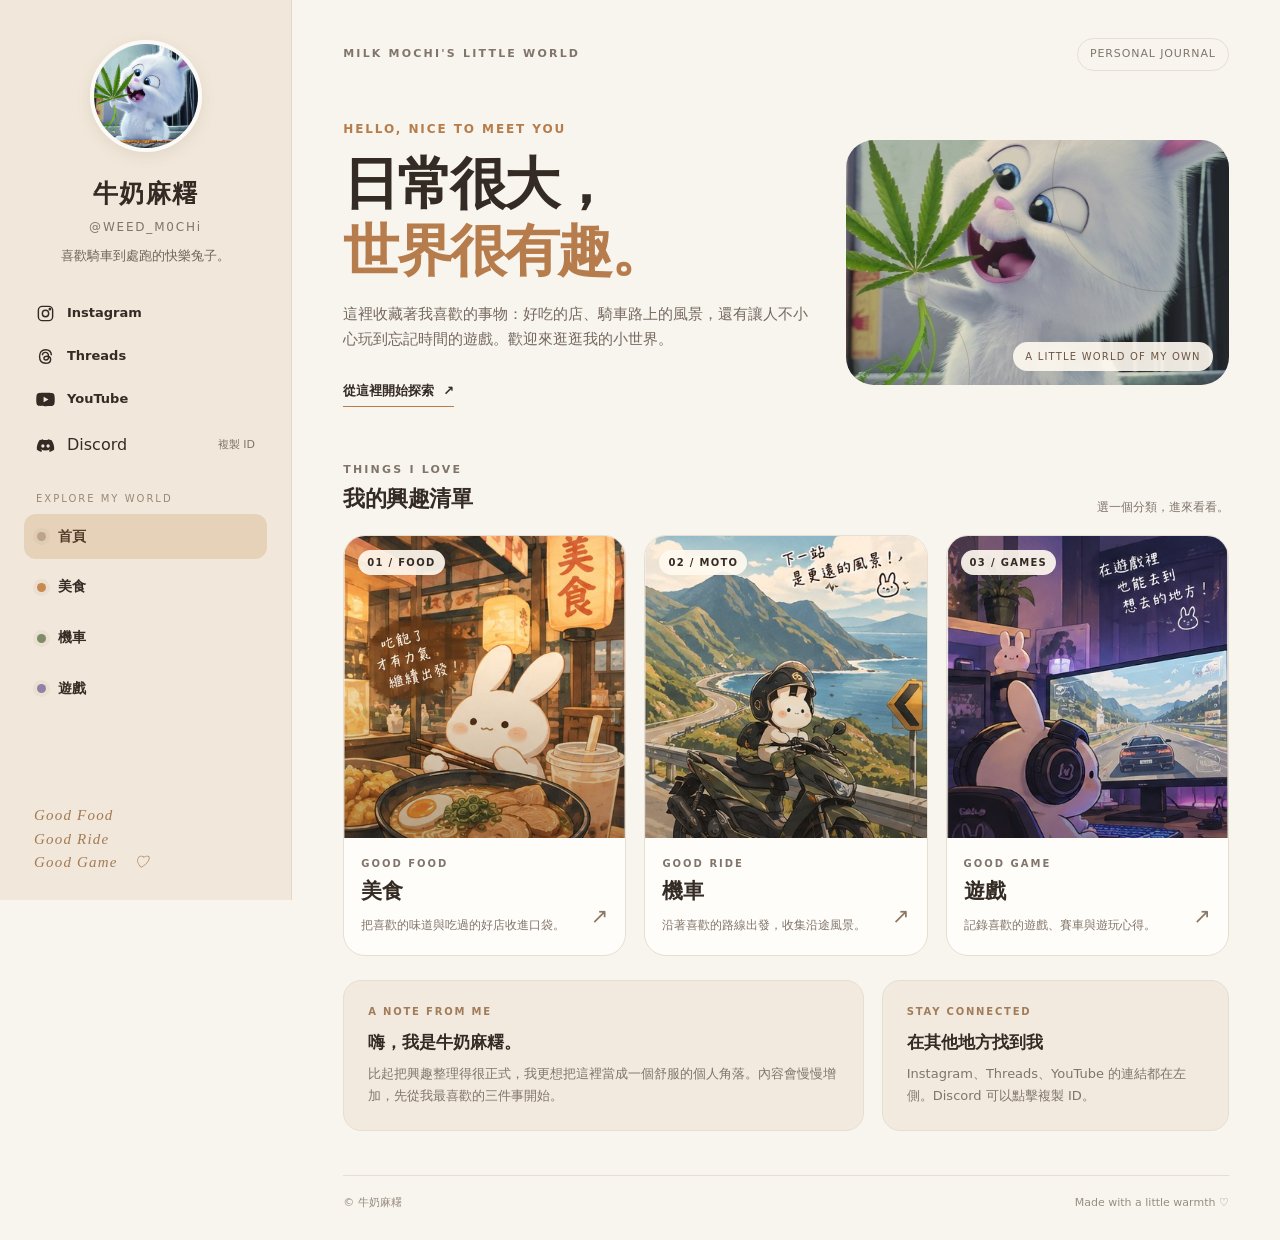
==== index.html @ fc37ac27 "Add files via upload" ====
<!doctype html>
<html lang="zh-Hant">
<head>
<meta charset="utf-8">
<meta name="viewport" content="width=device-width, initial-scale=1">
<meta name="theme-color" content="#f8f5ef">
<meta name="description" content="牛奶麻糬的個人生活入口，分享美食、機車與遊戲。">
<title>首頁｜牛奶麻糬</title>
<link rel="stylesheet" href="assets/style.css">
<script src="assets/script.js" defer></script>
</head>
<body>
<div class="site-shell">

<aside class="sidebar">
  <div class="profile">
    <img class="avatar" src="images/avatar.jpg" alt="牛奶麻糬頭像">
    <div class="profile-copy">
      <h1>牛奶麻糬</h1><div class="handle">@WEED_M0CHi</div>
      <p class="bio">喜歡騎車到處跑的快樂兔子。</p>
    </div>
  </div>
  <div class="socials">
<a class="social-link" href="https://www.instagram.com/weeeed_M0CHi" target="_blank" rel="noopener noreferrer" aria-label="Instagram">
<svg viewBox="0 0 24 24" fill="none" stroke="currentColor" stroke-width="1.8"><rect x="3" y="3" width="18" height="18" rx="5"/><circle cx="12" cy="12" r="4"/><circle cx="17.5" cy="6.5" r=".8" fill="currentColor"/></svg><span>Instagram</span></a>
<a class="social-link" href="https://www.threads.net/@weeeed_M0CHi" target="_blank" rel="noopener noreferrer" aria-label="Threads">
<svg viewBox="0 0 24 24" fill="none" stroke="currentColor" stroke-width="1.8"><path d="M19.5 10.5c-.3-4.6-3-7-7.3-7-4.8 0-7.7 3.2-7.7 8.6 0 5.5 2.8 8.4 7.7 8.4 3.9 0 6.3-1.8 6.3-4.8 0-2.6-1.8-4.1-4.6-4.1-2.4 0-3.9 1-3.9 2.7 0 1.3 1 2.2 2.5 2.2 2 0 3.4-1.5 3.4-4.2 0-3.6-1.5-5.5-4.1-5.5-2.3 0-3.7 1.5-3.7 3.7"/></svg><span>Threads</span></a>
<a class="social-link" href="https://www.youtube.com/@Weed_M0CHi" target="_blank" rel="noopener noreferrer" aria-label="YouTube">
<svg viewBox="0 0 24 24" fill="currentColor"><path d="M23.2 6.2a3 3 0 0 0-2.1-2.1C19.2 3.6 12 3.6 12 3.6s-7.2 0-9.1.5A3 3 0 0 0 .8 6.2 31 31 0 0 0 .3 12a31 31 0 0 0 .5 5.8 3 3 0 0 0 2.1 2.1c1.9.5 9.1.5 9.1.5s7.2 0 9.1-.5a3 3 0 0 0 2.1-2.1 31 31 0 0 0 .5-5.8 31 31 0 0 0-.5-5.8ZM9.6 15.6V8.4l6.2 3.6-6.2 3.6Z"/></svg><span>YouTube</span></a>
<button class="social-link" type="button" data-copy="WEED_M0CHi" style="border:0;background:transparent;text-align:left;color:inherit;cursor:pointer;font:inherit;width:100%">
<svg viewBox="0 0 24 24" fill="currentColor"><path d="M19.7 5.3A18 18 0 0 0 15.2 4l-.6 1.2a16.5 16.5 0 0 0-5.2 0L8.8 4a18 18 0 0 0-4.5 1.3C1.5 9.5.7 13.5 1.1 17.4a18 18 0 0 0 5.5 2.8l1.2-2a11 11 0 0 1-1.9-.9l.5-.4a12.7 12.7 0 0 0 11.2 0l.5.4a11 11 0 0 1-1.9.9l1.2 2a18 18 0 0 0 5.5-2.8c.5-4.5-.8-8.5-3.2-12.1ZM8.7 14.7c-1.1 0-2-1-2-2.2s.9-2.2 2-2.2 2 1 2 2.2-.9 2.2-2 2.2Zm6.6 0c-1.1 0-2-1-2-2.2s.9-2.2 2-2.2 2 1 2 2.2-.9 2.2-2 2.2Z"/></svg><span>Discord</span><span class="copy-hint">複製 ID</span></button>
</div>
  <div class="nav-label">EXPLORE MY WORLD</div>
  <nav class="main-nav" aria-label="主要導覽"><a href="index.html" aria-current="page"><span class="nav-mark"></span><span>首頁</span></a>
<a href="food.html"><span class="nav-mark food"></span><span>美食</span></a>
<a href="moto.html"><span class="nav-mark moto"></span><span>機車</span></a>
<a href="gaming/"><span class="nav-mark game"></span><span>遊戲</span></a>
</nav>
  <div class="sidebar-note"><span>Good Food</span><span>Good Ride</span><span>Good Game　♡</span></div>
</aside>
<main class="main">
  <div class="topline"><span class="eyebrow">MILK MOCHI'S LITTLE WORLD</span><span class="top-tag">PERSONAL JOURNAL</span></div>
  
<section class="hero">
  <div class="hero-copy">
    <div class="hero-kicker">HELLO, NICE TO MEET YOU</div>
    <h2>日常很大，<br><em>世界很有趣。</em></h2>
    <p>這裡收藏著我喜歡的事物：好吃的店、騎車路上的風景，還有讓人不小心玩到忘記時間的遊戲。歡迎來逛逛我的小世界。</p>
    <a class="text-link" href="food.html">從這裡開始探索 <span aria-hidden="true">↗</span></a>
  </div>
  <div class="hero-art">
    <img src="images/avatar.jpg" alt="" aria-hidden="true">
    <span class="art-caption">A LITTLE WORLD OF MY OWN</span>
  </div>
</section>
<section aria-labelledby="categories-title">
  <div class="section-head"><div><div class="eyebrow">THINGS I LOVE</div><h3 id="categories-title">我的興趣清單</h3></div><p>選一個分類，進來看看。</p></div>
  <div class="category-grid">
    <a class="category-card" href="food.html"><div class="category-image"><span class="card-index">01 / FOOD</span><img src="images/food.jpg" alt="暖色系美食插畫"></div><div class="category-info"><div class="en">GOOD FOOD</div><h4>美食</h4><p>把喜歡的味道與吃過的好店收進口袋。</p></div><span class="card-arrow" aria-hidden="true">↗</span></a>
    <a class="category-card" href="moto.html"><div class="category-image"><span class="card-index">02 / MOTO</span><img src="images/moto.jpg" alt="山海公路與機車插畫"></div><div class="category-info"><div class="en">GOOD RIDE</div><h4>機車</h4><p>沿著喜歡的路線出發，收集沿途風景。</p></div><span class="card-arrow" aria-hidden="true">↗</span></a>
    <a class="category-card" href="gaming/"><div class="category-image"><span class="card-index">03 / GAMES</span><img src="images/game.jpg" alt="夜色遊戲空間插畫"></div><div class="category-info"><div class="en">GOOD GAME</div><h4>遊戲</h4><p>記錄喜歡的遊戲、賽車與遊玩心得。</p></div><span class="card-arrow" aria-hidden="true">↗</span></a>
  </div>
</section>
<div class="home-lower">
  <section class="note-panel"><div class="small-label">A NOTE FROM ME</div><h3>嗨，我是牛奶麻糬。</h3><p>比起把興趣整理得很正式，我更想把這裡當成一個舒服的個人角落。內容會慢慢增加，先從我最喜歡的三件事開始。</p></section>
  <section class="note-panel"><div class="small-label">STAY CONNECTED</div><h3>在其他地方找到我</h3><p>Instagram、Threads、YouTube 的連結都在左側。Discord 可以點擊複製 ID。</p></section>
</div>

  <footer class="footer"><span>© 牛奶麻糬</span><span>Made with a little warmth ♡</span></footer>
</main>
</div>
<div class="toast" role="status" aria-live="polite"></div>
</body></html>
---- assets/style.css ----
:root{
  --bg:#f8f5ef;--paper:#fffdf9;--ink:#352b25;--muted:#81756b;
  --line:#e7ded2;--accent:#b77c4b;--accent-soft:#ead8c2;
  --food:#c98a52;--moto:#7d8d69;--game:#9181a7;
  --sidebar:292px;--radius:22px;--shadow:0 12px 36px rgba(61,43,28,.06)
}
*{box-sizing:border-box}
html{scroll-behavior:smooth}
body{margin:0;background:var(--bg);color:var(--ink);font-family:Inter,"Noto Sans TC","Microsoft JhengHei",system-ui,sans-serif;line-height:1.7}
a{color:inherit;text-decoration:none}
button,a{-webkit-tap-highlight-color:transparent}
.site-shell{min-height:100vh}
.sidebar{position:fixed;inset:0 auto 0 0;width:var(--sidebar);padding:32px 24px 24px;background:#f1e8db;border-right:1px solid #e3d7c7;display:flex;flex-direction:column;z-index:10;overflow:auto}
.profile{text-align:center;padding:8px 0 22px}
.avatar{width:112px;height:112px;object-fit:cover;border-radius:50%;border:4px solid rgba(255,255,255,.78);box-shadow:0 4px 16px #6d51321c}
.profile h1{font-size:25px;letter-spacing:.06em;margin:13px 0 0;font-weight:800}
.handle{font-size:12px;letter-spacing:.15em;color:var(--muted);margin:1px 0 8px}
.bio{font-size:13px;color:#716358;margin:0 auto;max-width:220px}
.socials{display:grid;gap:3px;margin:4px 0 22px}
.social-link{display:flex;align-items:center;gap:12px;padding:9px 12px;border-radius:12px;font-size:13px;font-weight:600;transition:background .2s}
.social-link:hover{background:#e7d9c6}
.social-link svg{width:19px;height:19px;flex:none}
.social-link .copy-hint{margin-left:auto;color:var(--muted);font-size:11px;font-weight:500}
.nav-label{font-size:10px;color:#9a8876;letter-spacing:.2em;padding:0 12px 7px}
.main-nav{display:grid;gap:5px}
.main-nav a{display:flex;align-items:center;gap:12px;padding:11px 13px;border-radius:12px;font-size:14px;font-weight:650;transition:background .2s,transform .2s}
.main-nav a:hover{background:#e7d9c6;transform:translateX(2px)}
.main-nav a[aria-current="page"]{background:#e6d2b9;color:#543c2b}
.nav-mark{width:9px;height:9px;border-radius:50%;background:#bca48a;box-shadow:0 0 0 4px #bca48a22}
.nav-mark.food{background:var(--food)}.nav-mark.moto{background:var(--moto)}.nav-mark.game{background:var(--game)}
.sidebar-note{margin-top:auto;padding:24px 10px 2px;color:#a47b55;font-family:Georgia,serif;font-style:italic;font-size:15px;letter-spacing:.08em;line-height:1.55}
.sidebar-note span{display:block}
.main{margin-left:var(--sidebar);min-height:100vh;padding:38px clamp(24px,4vw,66px) 28px}
.topline{display:flex;align-items:center;justify-content:space-between;gap:16px;margin-bottom:40px}
.eyebrow{font-size:11px;letter-spacing:.2em;color:var(--muted);font-weight:750}
.top-tag{border:1px solid var(--line);border-radius:99px;padding:6px 12px;color:var(--muted);font-size:11px;letter-spacing:.08em}
.hero{display:grid;grid-template-columns:minmax(0,1.1fr) minmax(220px,.9fr);gap:34px;align-items:center;margin-bottom:46px}
.hero-copy{padding:8px 0}
.hero-kicker{color:var(--accent);font-size:12px;letter-spacing:.16em;font-weight:800;margin-bottom:12px}
.hero h2{font-size:clamp(34px,4.4vw,62px);line-height:1.18;letter-spacing:-.045em;margin:0 0 18px;font-weight:850}
.hero h2 em{font-style:normal;color:var(--accent)}
.hero p{max-width:510px;color:#75685e;font-size:15px;margin:0 0 23px}
.text-link{display:inline-flex;align-items:center;gap:9px;font-size:13px;font-weight:750;border-bottom:1px solid #b77c4b;padding-bottom:4px}
.hero-art{position:relative;min-height:245px;border-radius:28px;overflow:hidden;background:#eadbc7;display:flex;align-items:center;justify-content:center}
.hero-art:before,.hero-art:after{content:"";position:absolute;border-radius:50%;border:1px solid rgba(120,86,53,.22)}
.hero-art:before{width:220px;height:220px;right:-45px;top:-70px}
.hero-art:after{width:170px;height:170px;left:-48px;bottom:-74px}
.hero-art img{width:100%;height:100%;position:absolute;inset:0;object-fit:cover;mix-blend-mode:multiply;opacity:.92}
.art-caption{position:absolute;right:16px;bottom:14px;background:#fffaf0e8;border-radius:99px;padding:6px 12px;font-size:10px;letter-spacing:.12em;color:#6b5542}
.section-head{display:flex;align-items:end;justify-content:space-between;gap:16px;margin:0 0 18px}
.section-head h3{font-size:22px;letter-spacing:-.02em;margin:0}
.section-head p{margin:0;color:var(--muted);font-size:12px}
.category-grid{display:grid;grid-template-columns:repeat(3,minmax(0,1fr));gap:18px}
.category-card{position:relative;display:flex;flex-direction:column;min-width:0;border-radius:var(--radius);overflow:hidden;background:var(--paper);border:1px solid var(--line);transition:transform .25s,box-shadow .25s}
.category-card:hover{transform:translateY(-5px);box-shadow:var(--shadow)}
.category-image{aspect-ratio:4/4.3;overflow:hidden;position:relative;background:#eadbc7}
.category-image img{width:100%;height:100%;object-fit:cover;display:block;transition:transform .45s}
.category-card:hover .category-image img{transform:scale(1.04)}
.category-image:after{content:"";position:absolute;inset:40% 0 0;background:linear-gradient(transparent,rgba(35,25,20,.35))}
.card-index{position:absolute;top:14px;left:14px;z-index:1;background:#fffaf0e8;border-radius:99px;padding:4px 9px;font-size:10px;letter-spacing:.13em;font-weight:800}
.category-info{padding:17px 17px 19px}
.category-info .en{font-size:10px;letter-spacing:.2em;color:var(--muted);font-weight:800}
.category-info h4{margin:2px 0 5px;font-size:21px}
.category-info p{margin:0;color:var(--muted);font-size:12px;line-height:1.7}
.card-arrow{position:absolute;right:17px;bottom:20px;font-size:21px;color:#8b7764}
.home-lower{display:grid;grid-template-columns:1.2fr .8fr;gap:18px;margin-top:24px}
.note-panel{border:1px solid var(--line);background:#f2eadf;border-radius:18px;padding:22px 24px}
.note-panel h3{margin:0 0 7px;font-size:17px}
.note-panel p{margin:0;color:var(--muted);font-size:13px}
.note-panel .small-label{font-size:10px;letter-spacing:.18em;color:#a17c58;font-weight:800;margin-bottom:8px}
.page-hero{display:grid;grid-template-columns:1fr minmax(250px,.85fr);gap:30px;align-items:center;margin-bottom:32px}
.page-hero h2{font-size:clamp(38px,5vw,64px);line-height:1.1;letter-spacing:-.045em;margin:8px 0 14px}
.page-hero p{max-width:530px;color:var(--muted);margin:0}
.page-hero-art{height:280px;border-radius:24px;overflow:hidden;background:#e8d5bf}
.page-hero-art img{width:100%;height:100%;object-fit:cover}
.page-label{display:inline-flex;align-items:center;gap:8px;font-size:11px;letter-spacing:.18em;font-weight:800;color:var(--accent)}
.page-label:before{content:"";width:20px;height:2px;background:currentColor}
.content-panel{background:var(--paper);border:1px solid var(--line);border-radius:20px;padding:24px;margin-bottom:18px}
.content-panel h3{margin:0 0 8px;font-size:20px}
.content-panel p{margin:0;color:var(--muted);font-size:14px}
.placeholder-grid{display:grid;grid-template-columns:repeat(2,minmax(0,1fr));gap:14px;margin-top:18px}
.placeholder{border:1px dashed #d8c8b6;border-radius:14px;padding:18px;background:#fcf8f1}
.placeholder strong{display:block;margin-bottom:5px}
.placeholder span{font-size:12px;color:var(--muted)}
.footer{margin-top:44px;border-top:1px solid var(--line);padding-top:18px;display:flex;justify-content:space-between;gap:12px;color:#9a8d80;font-size:11px}
.mobile-header{display:none}
.toast{position:fixed;bottom:22px;left:50%;transform:translate(-50%,20px);background:#352b25;color:#fffaf2;padding:10px 16px;border-radius:99px;font-size:13px;opacity:0;pointer-events:none;transition:.25s;z-index:30}
.toast.show{opacity:1;transform:translate(-50%,0)}
@media(max-width:1100px){
 :root{--sidebar:250px}.sidebar{padding:26px 18px 20px}.main{padding:30px 28px}
 .category-grid{gap:12px}.category-info{padding:14px}.category-info h4{font-size:19px}
 .hero{gap:22px}.hero-art{min-height:220px}
}
@media(max-width:780px){
 .sidebar{position:relative;width:auto;inset:auto;padding:16px 18px 13px;border-right:0;border-bottom:1px solid #e3d7c7;overflow:visible}
 .profile{display:flex;align-items:center;text-align:left;gap:13px;padding:0 0 13px}
 .avatar{width:58px;height:58px;border-width:2px}
 .profile h1{font-size:19px;margin:0}.handle{font-size:10px;margin:0}.bio{font-size:11px;margin:2px 0 0}
 .profile-copy{min-width:0}.socials{display:flex;gap:5px;margin:0 0 10px;flex-wrap:wrap}
 .social-link{padding:7px 9px;font-size:12px;gap:7px}.social-link svg{width:16px;height:16px}.social-link .copy-hint{display:none}
 .nav-label{display:none}.main-nav{display:flex;gap:5px;overflow-x:auto;padding-bottom:1px}
 .main-nav a{white-space:nowrap;padding:8px 12px;font-size:12px}.nav-mark{width:7px;height:7px;box-shadow:none}
 .sidebar-note{display:none}.main{margin:0;padding:25px 18px 22px}
 .topline{margin-bottom:25px}.hero{grid-template-columns:1fr;gap:18px;margin-bottom:32px}
 .hero h2{font-size:clamp(37px,9vw,54px)}.hero-art{min-height:190px;max-height:250px}
 .category-grid{grid-template-columns:1fr;gap:13px}
 .category-card{display:grid;grid-template-columns:42% 1fr;min-height:150px}
 .category-image{aspect-ratio:auto;min-height:150px}
 .category-info{padding:18px 16px}.category-info h4{font-size:20px}.category-info p{padding-right:8px}
 .card-arrow{right:14px;bottom:12px}
 .home-lower{grid-template-columns:1fr}
 .page-hero{grid-template-columns:1fr;gap:20px}.page-hero-art{height:220px}
 .footer{margin-top:30px}
}
@media(max-width:420px){
 .social-link{font-size:11px;padding:7px}.main{padding-left:13px;padding-right:13px}
 .top-tag{display:none}.category-card{grid-template-columns:40% 1fr}.category-info p{font-size:11px}
 .placeholder-grid{grid-template-columns:1fr}.content-panel{padding:18px}
}
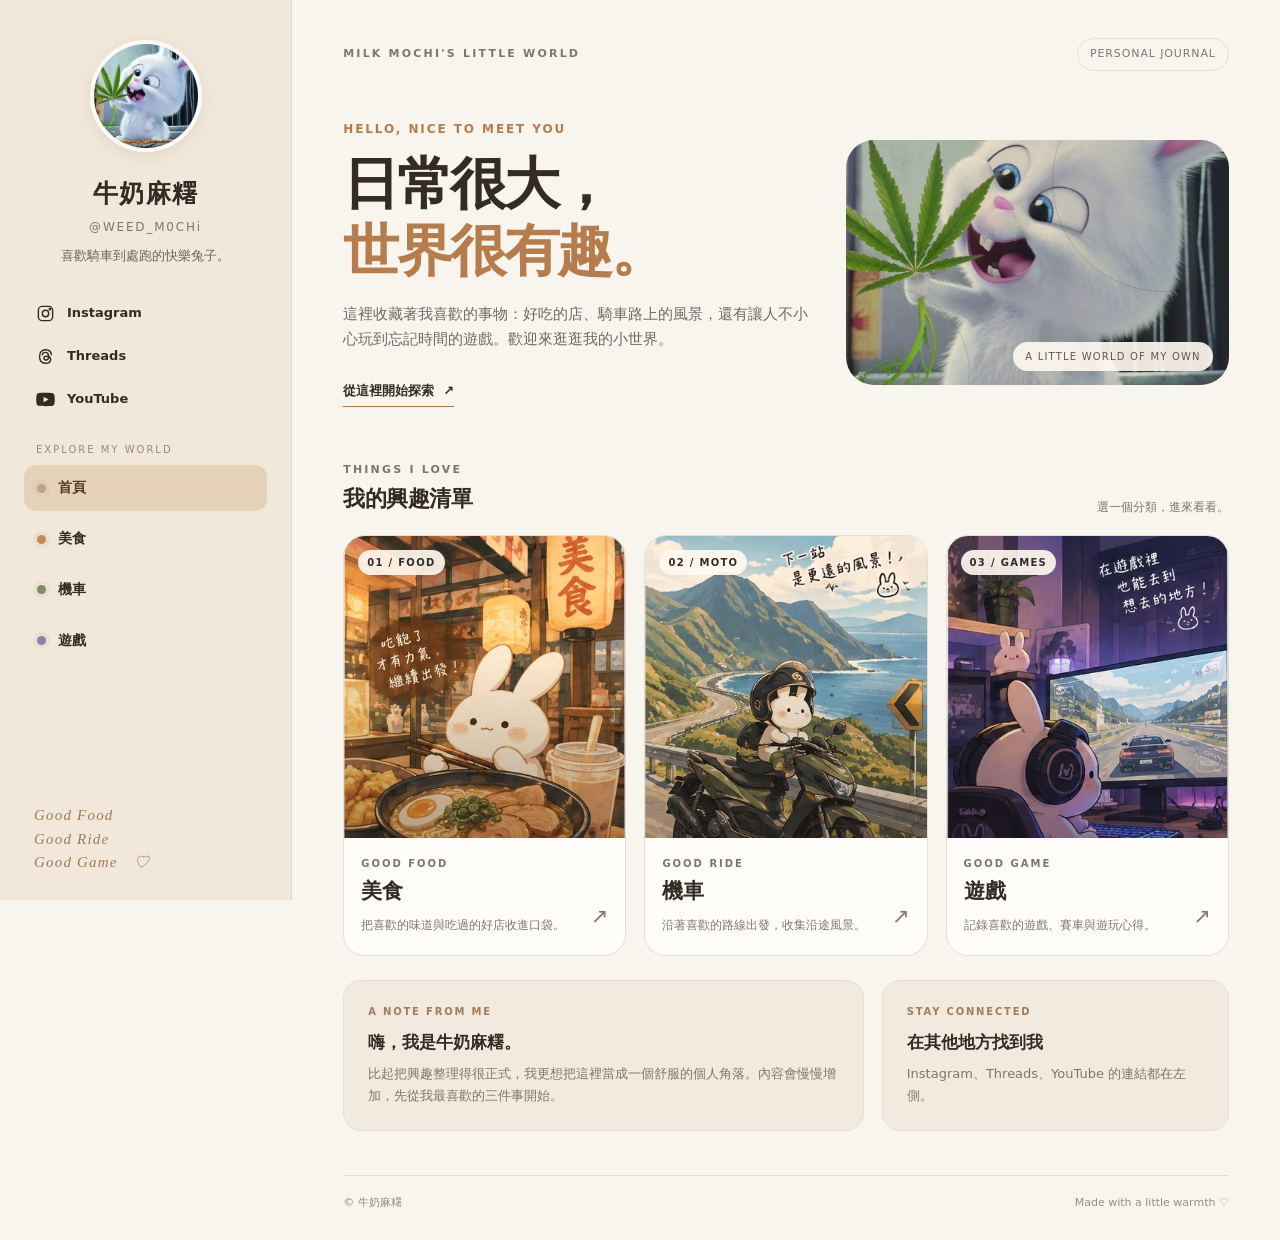
==== commit e3384e51: "Add files via upload" ====
--- a/index.html
+++ b/index.html
@@ -7,7 +7,6 @@
 <meta name="description" content="牛奶麻糬的個人生活入口，分享美食、機車與遊戲。">
 <title>首頁｜牛奶麻糬</title>
 <link rel="stylesheet" href="assets/style.css">
-<script src="assets/script.js" defer></script>
 </head>
 <body>
 <div class="site-shell">
@@ -27,14 +26,13 @@
 <svg viewBox="0 0 24 24" fill="none" stroke="currentColor" stroke-width="1.8"><path d="M19.5 10.5c-.3-4.6-3-7-7.3-7-4.8 0-7.7 3.2-7.7 8.6 0 5.5 2.8 8.4 7.7 8.4 3.9 0 6.3-1.8 6.3-4.8 0-2.6-1.8-4.1-4.6-4.1-2.4 0-3.9 1-3.9 2.7 0 1.3 1 2.2 2.5 2.2 2 0 3.4-1.5 3.4-4.2 0-3.6-1.5-5.5-4.1-5.5-2.3 0-3.7 1.5-3.7 3.7"/></svg><span>Threads</span></a>
 <a class="social-link" href="https://www.youtube.com/@Weed_M0CHi" target="_blank" rel="noopener noreferrer" aria-label="YouTube">
 <svg viewBox="0 0 24 24" fill="currentColor"><path d="M23.2 6.2a3 3 0 0 0-2.1-2.1C19.2 3.6 12 3.6 12 3.6s-7.2 0-9.1.5A3 3 0 0 0 .8 6.2 31 31 0 0 0 .3 12a31 31 0 0 0 .5 5.8 3 3 0 0 0 2.1 2.1c1.9.5 9.1.5 9.1.5s7.2 0 9.1-.5a3 3 0 0 0 2.1-2.1 31 31 0 0 0 .5-5.8 31 31 0 0 0-.5-5.8ZM9.6 15.6V8.4l6.2 3.6-6.2 3.6Z"/></svg><span>YouTube</span></a>
-<button class="social-link" type="button" data-copy="WEED_M0CHi" style="border:0;background:transparent;text-align:left;color:inherit;cursor:pointer;font:inherit;width:100%">
-<svg viewBox="0 0 24 24" fill="currentColor"><path d="M19.7 5.3A18 18 0 0 0 15.2 4l-.6 1.2a16.5 16.5 0 0 0-5.2 0L8.8 4a18 18 0 0 0-4.5 1.3C1.5 9.5.7 13.5 1.1 17.4a18 18 0 0 0 5.5 2.8l1.2-2a11 11 0 0 1-1.9-.9l.5-.4a12.7 12.7 0 0 0 11.2 0l.5.4a11 11 0 0 1-1.9.9l1.2 2a18 18 0 0 0 5.5-2.8c.5-4.5-.8-8.5-3.2-12.1ZM8.7 14.7c-1.1 0-2-1-2-2.2s.9-2.2 2-2.2 2 1 2 2.2-.9 2.2-2 2.2Zm6.6 0c-1.1 0-2-1-2-2.2s.9-2.2 2-2.2 2 1 2 2.2-.9 2.2-2 2.2Z"/></svg><span>Discord</span><span class="copy-hint">複製 ID</span></button>
+
 </div>
   <div class="nav-label">EXPLORE MY WORLD</div>
   <nav class="main-nav" aria-label="主要導覽"><a href="index.html" aria-current="page"><span class="nav-mark"></span><span>首頁</span></a>
 <a href="food.html"><span class="nav-mark food"></span><span>美食</span></a>
 <a href="moto.html"><span class="nav-mark moto"></span><span>機車</span></a>
-<a href="gaming/"><span class="nav-mark game"></span><span>遊戲</span></a>
+<a href="gaming/games.html"><span class="nav-mark game"></span><span>遊戲</span></a>
 </nav>
   <div class="sidebar-note"><span>Good Food</span><span>Good Ride</span><span>Good Game　♡</span></div>
 </aside>
@@ -58,16 +56,16 @@
   <div class="category-grid">
     <a class="category-card" href="food.html"><div class="category-image"><span class="card-index">01 / FOOD</span><img src="images/food.jpg" alt="暖色系美食插畫"></div><div class="category-info"><div class="en">GOOD FOOD</div><h4>美食</h4><p>把喜歡的味道與吃過的好店收進口袋。</p></div><span class="card-arrow" aria-hidden="true">↗</span></a>
     <a class="category-card" href="moto.html"><div class="category-image"><span class="card-index">02 / MOTO</span><img src="images/moto.jpg" alt="山海公路與機車插畫"></div><div class="category-info"><div class="en">GOOD RIDE</div><h4>機車</h4><p>沿著喜歡的路線出發，收集沿途風景。</p></div><span class="card-arrow" aria-hidden="true">↗</span></a>
-    <a class="category-card" href="gaming/"><div class="category-image"><span class="card-index">03 / GAMES</span><img src="images/game.jpg" alt="夜色遊戲空間插畫"></div><div class="category-info"><div class="en">GOOD GAME</div><h4>遊戲</h4><p>記錄喜歡的遊戲、賽車與遊玩心得。</p></div><span class="card-arrow" aria-hidden="true">↗</span></a>
+    <a class="category-card" href="gaming/games.html"><div class="category-image"><span class="card-index">03 / GAMES</span><img src="images/game.jpg" alt="夜色遊戲空間插畫"></div><div class="category-info"><div class="en">GOOD GAME</div><h4>遊戲</h4><p>記錄喜歡的遊戲、賽車與遊玩心得。</p></div><span class="card-arrow" aria-hidden="true">↗</span></a>
   </div>
 </section>
 <div class="home-lower">
   <section class="note-panel"><div class="small-label">A NOTE FROM ME</div><h3>嗨，我是牛奶麻糬。</h3><p>比起把興趣整理得很正式，我更想把這裡當成一個舒服的個人角落。內容會慢慢增加，先從我最喜歡的三件事開始。</p></section>
-  <section class="note-panel"><div class="small-label">STAY CONNECTED</div><h3>在其他地方找到我</h3><p>Instagram、Threads、YouTube 的連結都在左側。Discord 可以點擊複製 ID。</p></section>
+  <section class="note-panel"><div class="small-label">STAY CONNECTED</div><h3>在其他地方找到我</h3><p>Instagram、Threads、YouTube 的連結都在左側。</p></section>
 </div>
 
   <footer class="footer"><span>© 牛奶麻糬</span><span>Made with a little warmth ♡</span></footer>
 </main>
 </div>
-<div class="toast" role="status" aria-live="polite"></div>
+
 </body></html>
--- a/assets/style.css
+++ b/assets/style.css
@@ -32,6 +32,63 @@
 .sidebar-note span{display:block}
 .main{margin-left:var(--sidebar);min-height:100vh;padding:38px clamp(24px,4vw,66px) 28px}
 .topline{display:flex;align-items:center;justify-content:space-between;gap:16px;margin-bottom:40px}
+.breadcrumb{display:flex;align-items:center;gap:9px;margin:-17px 0 17px;color:var(--muted);font-size:12px;line-height:1.5}.breadcrumb a{color:var(--game);font-weight:700}.breadcrumb a:hover{text-decoration:underline}.breadcrumb span[aria-current="page"]{color:var(--ink)}
+
+/* Gaming equipment cards use the site's shared light palette. */
+.spec-panel{padding:22px;margin-bottom:18px;border:1px solid var(--line);border-radius:20px;background:var(--paper)}
+.spec-panel .section-head{margin-bottom:15px}
+.gear-grid{display:grid;grid-template-columns:repeat(3,minmax(0,1fr));gap:10px;margin:0}
+.gear-card{position:relative;display:block;min-width:0;min-height:98px;padding:13px 15px;border:1px solid var(--line);border-radius:14px;background:#fffefa;color:var(--ink)}
+.gear-card dt{margin:0 0 5px;color:var(--muted);font-size:9px;line-height:1.4;font-weight:850;letter-spacing:.17em}
+.gear-card dd{margin:0;font-size:13px;line-height:1.55;font-weight:650;overflow-wrap:anywhere}
+.gear-card.is-link{padding-right:36px;transition:border-color .2s,background .2s,transform .2s}
+.gear-card.is-link:after{content:"↗";position:absolute;right:14px;top:12px;color:var(--game);font-size:14px;pointer-events:none}
+.gear-card .gear-hint{display:block;margin-top:7px;color:var(--game);font-size:10px;line-height:1.4}
+.gear-card .gear-card-hit{position:absolute;inset:0;z-index:1;border-radius:inherit}
+.gear-card .gear-card-hit:focus-visible{outline:2px solid var(--game);outline-offset:3px}
+.gear-card.is-link:hover{transform:translateY(-2px);border-color:var(--game);background:#f7f2fa}
+@media(max-width:1050px){.gear-grid{grid-template-columns:repeat(2,minmax(0,1fr))}}
+
+/* Cooling layout and fan cards share the site's warm, light palette. */
+.cooling-hero{margin-bottom:42px}
+.cooling-hero .text-link{margin-top:20px}
+.cooling-visual{height:280px;position:relative;display:flex;align-items:center;justify-content:center;border:1px solid var(--line);border-radius:24px;overflow:hidden;background:radial-gradient(ellipse at center,#e8d8c566,transparent 62%),#f3ede4;box-shadow:inset 0 0 35px #9181a71c}
+.cooling-visual:before{content:"";position:absolute;inset:0;background:linear-gradient(#9181a712 1px,transparent 1px),linear-gradient(90deg,#9181a712 1px,transparent 1px);background-size:22px 22px}
+.case-outline{width:220px;height:205px;position:relative;border:1px solid #a9947c;border-radius:9px;background:linear-gradient(135deg,#eee4d7,#fffdf9);box-shadow:0 0 28px #9181a722,inset 0 0 20px #b77c4b14}
+.case-outline:before{content:"";position:absolute;top:28px;bottom:12px;right:12px;width:106px;border:1px solid #d0bda8;border-radius:5px;background:linear-gradient(135deg,#f3eadf99,#e5daccaa)}
+.case-topline{position:absolute;top:8px;left:12px;color:#8c7057;font:800 9px/1.2 ui-monospace,monospace;letter-spacing:.2em}
+.case-front-fans{position:absolute;left:18px;top:47px;display:grid;gap:11px;justify-items:center}
+.case-front-fans small,.case-bottom-fan small,.case-rear-fan small{font:700 7px/1 ui-monospace,monospace;letter-spacing:.12em;color:#8c7057}
+.case-bottom-fan{position:absolute;left:69px;bottom:17px;display:grid;justify-items:center;gap:3px}
+.case-rear-fan{position:absolute;right:19px;top:49px;display:grid;justify-items:center;gap:3px}
+.case-glow{position:absolute;right:48px;bottom:37px;width:38px;height:58px;border:1px solid #9181a766;border-radius:4px;box-shadow:0 0 14px #9181a722}
+.visual-index{position:absolute;right:15px;bottom:13px;color:#8c7b6b;font:700 8px/1.2 ui-monospace,monospace;letter-spacing:.14em}
+.cooling-section{margin:0 0 28px}
+.cooling-card{padding:20px 22px;border:1px solid var(--line);border-radius:18px;background:var(--paper)}
+.cooling-card-head{display:flex;align-items:center;justify-content:space-between;gap:12px;padding-bottom:14px;margin-bottom:15px;border-bottom:1px solid var(--line)}
+.tech-label{color:var(--game);font:800 9px/1.4 ui-monospace,monospace;letter-spacing:.17em}
+.component-name{color:var(--muted);font-size:11px;font-weight:650;text-align:right}
+.fan-position-grid{display:grid;gap:11px}
+.tower-fans{grid-template-columns:repeat(2,minmax(0,1fr))}
+.case-fans{grid-template-columns:repeat(3,minmax(0,1fr))}
+.fan-position{display:flex;align-items:center;gap:14px;min-width:0;padding:13px;border:1px solid var(--line);border-radius:13px;background:#fffefa}
+.fan-illustration{position:relative;flex:none;width:74px;height:74px;display:flex;align-items:center;justify-content:center;border:1px solid #e2d7ca;border-radius:10px;background:#f7f2eb}
+.fan-mark{position:relative;width:42px;height:42px;border:1px solid #9181a7;border-radius:50%;background:radial-gradient(circle at center,#bba8c9 0 3px,transparent 4px),conic-gradient(from 15deg,transparent 0 13%,#9181a755 14% 25%,transparent 26% 38%,#9181a755 39% 50%,transparent 51% 63%,#9181a755 64% 75%,transparent 76% 88%,#9181a755 89% 100%);box-shadow:0 0 15px #9181a726;animation:fan-spin 16s linear infinite}
+.fan-mark:after{content:"";position:absolute;inset:5px;border:1px dashed #9181a766;border-radius:50%}
+.fan-side-label{position:absolute;bottom:5px;color:#8c7b6b;font:700 7px/1 ui-monospace,monospace;letter-spacing:.12em}
+.fan-location{margin-bottom:4px;color:#9181a7;font:800 8px/1.4 ui-monospace,monospace;letter-spacing:.16em}
+.fan-position h4{margin:0;color:var(--ink);font-size:13px;line-height:1.4;overflow-wrap:anywhere}
+.fan-position p{margin:4px 0 0;color:var(--muted);font-size:11px}
+.related-pages{display:flex;gap:10px;margin:26px 0 8px}
+.related-pages a{display:flex;align-items:center;gap:10px;padding:11px 14px;border:1px solid var(--line);border-radius:10px;background:var(--paper);color:var(--ink);font-size:12px;font-weight:700;transition:border-color .2s,background .2s}
+.related-pages a:hover{border-color:var(--game);background:#f7f2fa}
+.related-pages a span,.related-pages a b{color:var(--game)}
+.fan-illustration.double{width:92px;gap:4px}.fan-illustration.double .fan-mark{width:33px;height:33px}
+@keyframes fan-spin{to{transform:rotate(360deg)}}
+@media(max-width:780px){.cooling-hero{grid-template-columns:1fr}.cooling-visual{height:235px}.case-fans{grid-template-columns:1fr}.cooling-card{padding:16px}.related-pages{flex-wrap:wrap}}
+@media(max-width:480px){.tower-fans{grid-template-columns:1fr}.cooling-card-head{align-items:flex-start;flex-direction:column}.component-name{text-align:left}.fan-position{gap:11px}.fan-illustration{width:64px;height:64px}.related-pages a{flex:1 1 100%}.fan-illustration.double{width:92px}}
+@media(prefers-reduced-motion:reduce){.fan-mark{animation:none}}
+@media(max-width:480px){.spec-panel{padding:17px}.gear-grid{grid-template-columns:1fr}.gear-card{min-height:0}}
 .eyebrow{font-size:11px;letter-spacing:.2em;color:var(--muted);font-weight:750}
 .top-tag{border:1px solid var(--line);border-radius:99px;padding:6px 12px;color:var(--muted);font-size:11px;letter-spacing:.08em}
 .hero{display:grid;grid-template-columns:minmax(0,1.1fr) minmax(220px,.9fr);gap:34px;align-items:center;margin-bottom:46px}
@@ -84,8 +141,6 @@
 .placeholder span{font-size:12px;color:var(--muted)}
 .footer{margin-top:44px;border-top:1px solid var(--line);padding-top:18px;display:flex;justify-content:space-between;gap:12px;color:#9a8d80;font-size:11px}
 .mobile-header{display:none}
-.toast{position:fixed;bottom:22px;left:50%;transform:translate(-50%,20px);background:#352b25;color:#fffaf2;padding:10px 16px;border-radius:99px;font-size:13px;opacity:0;pointer-events:none;transition:.25s;z-index:30}
-.toast.show{opacity:1;transform:translate(-50%,0)}
 @media(max-width:1100px){
  :root{--sidebar:250px}.sidebar{padding:26px 18px 20px}.main{padding:30px 28px}
  .category-grid{gap:12px}.category-info{padding:14px}.category-info h4{font-size:19px}
